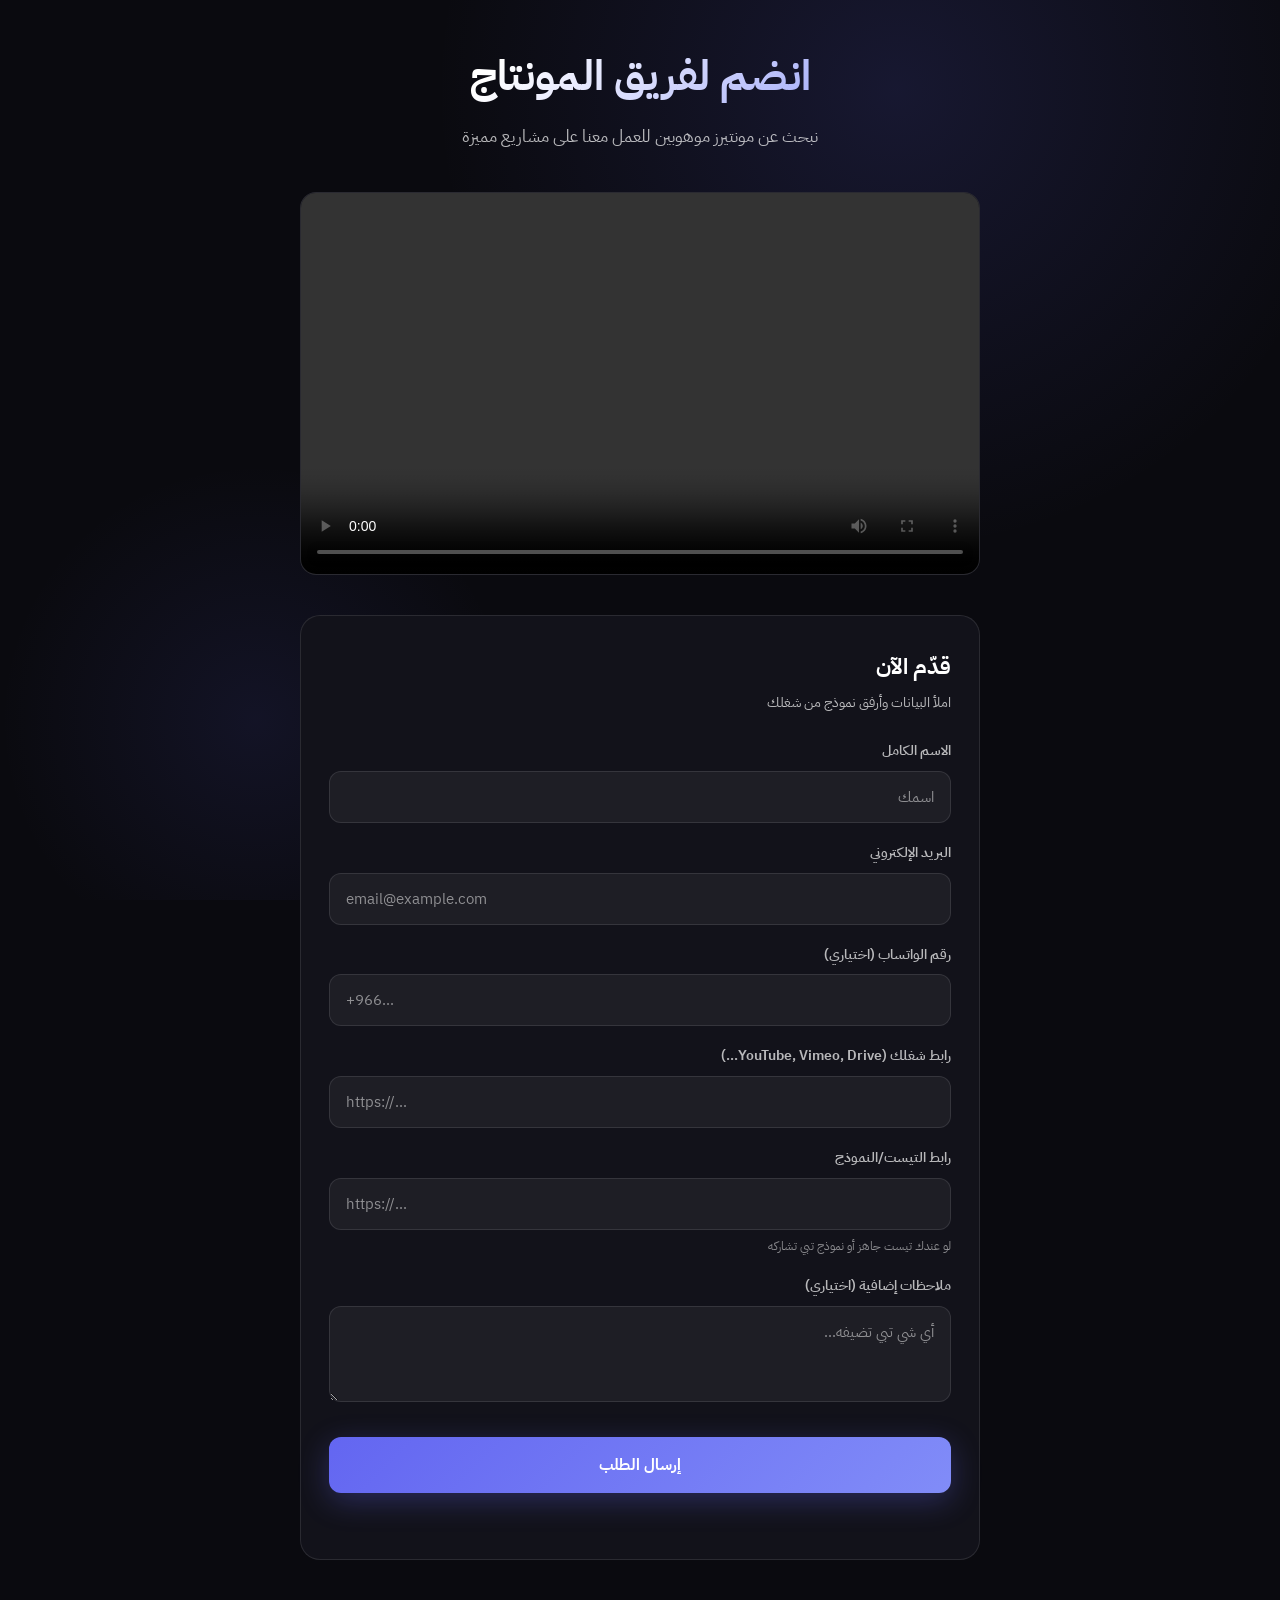
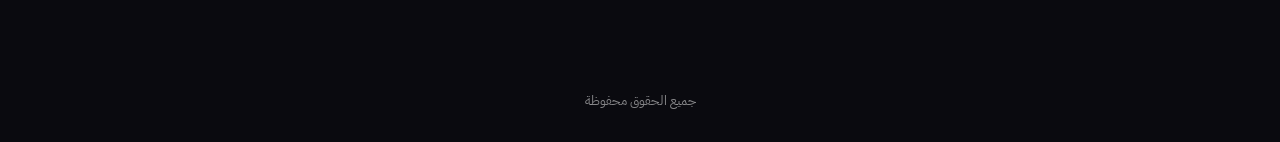
==== index.html @ d73748fe "Editor hiring landing + admin dashboard" ====
<!DOCTYPE html>
<html lang="ar" dir="rtl">
<head>
  <meta charset="UTF-8">
  <meta name="viewport" content="width=device-width, initial-scale=1.0">
  <title>انضم لفريق المونتاج</title>
  <link rel="preconnect" href="https://fonts.googleapis.com">
  <link rel="preconnect" href="https://fonts.gstatic.com" crossorigin>
  <link href="https://fonts.googleapis.com/css2?family=IBM+Plex+Sans+Arabic:wght@300;400;500;600;700&display=swap" rel="stylesheet">
  <link rel="stylesheet" href="styles.css">
</head>
<body>
  <div class="bg-glow"></div>

  <main class="container">
    <!-- Hero Section -->
    <section class="hero">
      <h1>انضم لفريق المونتاج</h1>
      <p class="hero-sub">نبحث عن مونتيرز موهوبين للعمل معنا على مشاريع مميزة</p>
    </section>

    <!-- Video Section -->
    <section class="video-section">
      <div class="video-wrapper">
        <video id="heroVideo" controls playsinline poster="">
          <source src="" type="video/mp4">
          <!-- ضع رابط الفيديو هنا -->
        </video>
        <div class="video-placeholder" id="videoPlaceholder">
          <span>🎬</span>
          <p>الفيديو التعريفي</p>
        </div>
      </div>
    </section>

    <!-- Application Form -->
    <section class="form-section">
      <div class="form-card">
        <h2>قدّم الآن</h2>
        <p class="form-hint">املأ البيانات وأرفق نموذج من شغلك</p>

        <form id="applicationForm">
          <div class="field">
            <label for="name">الاسم الكامل</label>
            <input type="text" id="name" name="name" required placeholder="اسمك">
          </div>

          <div class="field">
            <label for="email">البريد الإلكتروني</label>
            <input type="email" id="email" name="email" required placeholder="email@example.com" dir="ltr">
          </div>

          <div class="field">
            <label for="phone">رقم الواتساب (اختياري)</label>
            <input type="tel" id="phone" name="phone" placeholder="+966..." dir="ltr">
          </div>

          <div class="field">
            <label for="portfolio">رابط شغلك (YouTube, Vimeo, Drive...)</label>
            <input type="url" id="portfolio" name="portfolio" required placeholder="https://..." dir="ltr">
          </div>

          <div class="field">
            <label for="testVideo">رابط التيست/النموذج</label>
            <input type="url" id="testVideo" name="testVideo" placeholder="https://..." dir="ltr">
            <small>لو عندك تيست جاهز أو نموذج تبي تشاركه</small>
          </div>

          <div class="field">
            <label for="notes">ملاحظات إضافية (اختياري)</label>
            <textarea id="notes" name="notes" rows="3" placeholder="أي شي تبي تضيفه..."></textarea>
          </div>

          <button type="submit" class="btn-submit" id="submitBtn">
            <span>إرسال الطلب</span>
          </button>

          <p class="form-msg" id="formMsg"></p>
        </form>
      </div>
    </section>

    <!-- Success State -->
    <section class="success-section" id="successSection" hidden>
      <div class="success-card">
        <span class="success-icon">✓</span>
        <h2>تم استلام طلبك!</h2>
        <p>شكراً لتقديمك، راح نتواصل معك قريباً إن شاء الله.</p>
      </div>
    </section>
  </main>

  <footer>
    <p>جميع الحقوق محفوظة</p>
  </footer>

  <script src="main.js"></script>
</body>
</html>
---- styles.css ----
/* Editor Hiring — Styles */
:root {
  --bg: #0a0a0f;
  --bg-card: #12121a;
  --primary: #6366f1;
  --primary-light: #818cf8;
  --text: #fff;
  --text-muted: rgba(255,255,255,.7);
  --text-subtle: rgba(255,255,255,.5);
  --success: #22c55e;
  --border: rgba(255,255,255,.1);
  --font: "IBM Plex Sans Arabic", system-ui, sans-serif;
}

* { box-sizing: border-box; margin: 0; padding: 0; }
[hidden] { display: none !important; }

body {
  background: var(--bg);
  color: var(--text);
  font-family: var(--font);
  line-height: 1.7;
  min-height: 100vh;
  -webkit-font-smoothing: antialiased;
}

.bg-glow {
  position: fixed;
  inset: 0;
  z-index: -1;
  background:
    radial-gradient(60vw 60vw at 70% 10%, rgba(99,102,241,.15), transparent 60%),
    radial-gradient(40vw 40vw at 20% 80%, rgba(99,102,241,.1), transparent 50%),
    var(--bg);
}

.container {
  max-width: 720px;
  margin: 0 auto;
  padding: 40px 20px 60px;
}

/* Hero */
.hero {
  text-align: center;
  margin-bottom: 40px;
}

.hero h1 {
  font-size: clamp(28px, 6vw, 42px);
  font-weight: 800;
  margin-bottom: 12px;
  background: linear-gradient(135deg, #fff 30%, var(--primary-light));
  -webkit-background-clip: text;
  -webkit-text-fill-color: transparent;
  background-clip: text;
}

.hero-sub {
  font-size: 17px;
  color: var(--text-muted);
}

/* Video Section */
.video-section {
  margin-bottom: 40px;
}

.video-wrapper {
  position: relative;
  aspect-ratio: 16/9;
  background: var(--bg-card);
  border-radius: 16px;
  overflow: hidden;
  border: 1px solid var(--border);
}

.video-wrapper video {
  width: 100%;
  height: 100%;
  object-fit: cover;
}

.video-placeholder {
  position: absolute;
  inset: 0;
  display: flex;
  flex-direction: column;
  align-items: center;
  justify-content: center;
  color: var(--text-subtle);
}

.video-placeholder span {
  font-size: 48px;
  margin-bottom: 10px;
}

.video-placeholder p {
  font-size: 15px;
}

.video-wrapper video[src]:not([src=""]) ~ .video-placeholder {
  display: none;
}

/* Form Section */
.form-section {
  margin-bottom: 40px;
}

.form-card {
  background: var(--bg-card);
  border: 1px solid var(--border);
  border-radius: 20px;
  padding: 32px 28px;
}

.form-card h2 {
  font-size: 22px;
  font-weight: 700;
  margin-bottom: 6px;
}

.form-hint {
  color: var(--text-muted);
  font-size: 14px;
  margin-bottom: 24px;
}

.field {
  margin-bottom: 18px;
}

.field label {
  display: block;
  font-size: 14px;
  font-weight: 600;
  color: var(--text-muted);
  margin-bottom: 8px;
}

.field input,
.field textarea {
  width: 100%;
  font-family: inherit;
  font-size: 15px;
  color: #fff;
  background: rgba(255,255,255,.05);
  border: 1px solid var(--border);
  border-radius: 12px;
  padding: 14px 16px;
  transition: border-color .2s, background .2s;
}

.field input::placeholder,
.field textarea::placeholder {
  color: var(--text-subtle);
}

.field input:focus,
.field textarea:focus {
  outline: none;
  border-color: var(--primary);
  background: rgba(99,102,241,.08);
}

.field small {
  display: block;
  margin-top: 6px;
  font-size: 12px;
  color: var(--text-subtle);
}

.field textarea {
  resize: vertical;
  min-height: 80px;
}

.btn-submit {
  width: 100%;
  font-family: inherit;
  font-size: 16px;
  font-weight: 700;
  color: #fff;
  background: linear-gradient(135deg, var(--primary), var(--primary-light));
  border: none;
  border-radius: 12px;
  padding: 16px;
  cursor: pointer;
  transition: transform .2s, box-shadow .2s;
  box-shadow: 0 8px 30px rgba(99,102,241,.3);
  margin-top: 8px;
}

.btn-submit:hover {
  transform: translateY(-2px);
  box-shadow: 0 12px 40px rgba(99,102,241,.4);
}

.btn-submit:active {
  transform: scale(.98);
}

.btn-submit:disabled {
  opacity: .6;
  cursor: not-allowed;
  transform: none;
}

.form-msg {
  text-align: center;
  font-size: 14px;
  margin-top: 14px;
  min-height: 20px;
}

.form-msg.error { color: #f87171; }
.form-msg.success { color: var(--success); }

/* Success Section */
.success-section {
  margin-top: 40px;
}

.success-card {
  background: var(--bg-card);
  border: 1px solid rgba(34,197,94,.3);
  border-radius: 20px;
  padding: 48px 28px;
  text-align: center;
}

.success-icon {
  display: inline-flex;
  align-items: center;
  justify-content: center;
  width: 64px;
  height: 64px;
  background: linear-gradient(135deg, var(--success), #16a34a);
  border-radius: 50%;
  font-size: 28px;
  margin-bottom: 20px;
}

.success-card h2 {
  font-size: 24px;
  margin-bottom: 10px;
}

.success-card p {
  color: var(--text-muted);
}

/* Footer */
footer {
  text-align: center;
  padding: 30px 20px;
  color: var(--text-subtle);
  font-size: 13px;
}

/* Admin Styles */
.admin-login {
  min-height: 100vh;
  display: flex;
  align-items: center;
  justify-content: center;
  padding: 20px;
}

.login-card {
  width: 100%;
  max-width: 380px;
  background: var(--bg-card);
  border: 1px solid var(--border);
  border-radius: 20px;
  padding: 36px 28px;
  text-align: center;
}

.login-card h1 {
  font-size: 22px;
  margin-bottom: 6px;
}

.login-card .hint {
  color: var(--text-muted);
  font-size: 14px;
  margin-bottom: 24px;
}

.login-card .field {
  text-align: right;
}

/* Dashboard */
.topbar {
  position: sticky;
  top: 0;
  z-index: 20;
  display: flex;
  align-items: center;
  justify-content: space-between;
  padding: 14px 24px;
  background: rgba(10,10,15,.85);
  backdrop-filter: blur(12px);
  border-bottom: 1px solid var(--border);
}

.topbar h1 {
  font-size: 18px;
  font-weight: 700;
}

.btn-ghost {
  font-family: inherit;
  font-size: 14px;
  color: var(--text-muted);
  background: rgba(255,255,255,.06);
  border: 1px solid var(--border);
  border-radius: 8px;
  padding: 8px 16px;
  cursor: pointer;
  transition: .2s;
}

.btn-ghost:hover {
  background: rgba(255,255,255,.1);
  color: #fff;
}

.dash {
  max-width: 1000px;
  margin: 0 auto;
  padding: 24px;
}

.stats-row {
  display: grid;
  grid-template-columns: repeat(auto-fit, minmax(140px, 1fr));
  gap: 14px;
  margin-bottom: 28px;
}

.stat-card {
  background: var(--bg-card);
  border: 1px solid var(--border);
  border-radius: 14px;
  padding: 18px;
  text-align: center;
}

.stat-num {
  font-size: 32px;
  font-weight: 800;
  color: var(--primary-light);
}

.stat-label {
  font-size: 13px;
  color: var(--text-muted);
  margin-top: 4px;
}

.section-title {
  font-size: 18px;
  font-weight: 700;
  margin-bottom: 16px;
  display: flex;
  align-items: center;
  gap: 10px;
}

.apps-list {
  display: flex;
  flex-direction: column;
  gap: 14px;
}

.app-card {
  background: var(--bg-card);
  border: 1px solid var(--border);
  border-radius: 16px;
  padding: 20px;
  transition: border-color .2s;
}

.app-card:hover {
  border-color: rgba(99,102,241,.4);
}

.app-header {
  display: flex;
  align-items: flex-start;
  justify-content: space-between;
  gap: 12px;
  margin-bottom: 12px;
}

.app-name {
  font-size: 17px;
  font-weight: 700;
}

.app-date {
  font-size: 12px;
  color: var(--text-subtle);
  white-space: nowrap;
}

.app-info {
  display: flex;
  flex-wrap: wrap;
  gap: 8px 16px;
  font-size: 13px;
  color: var(--text-muted);
  margin-bottom: 14px;
}

.app-info a {
  color: var(--primary-light);
  text-decoration: none;
}

.app-info a:hover {
  text-decoration: underline;
}

.app-notes {
  font-size: 14px;
  color: var(--text-muted);
  background: rgba(255,255,255,.03);
  border-radius: 10px;
  padding: 12px 14px;
  margin-bottom: 14px;
}

.app-actions {
  display: flex;
  gap: 8px;
  flex-wrap: wrap;
}

.btn-sm {
  font-family: inherit;
  font-size: 13px;
  font-weight: 600;
  padding: 8px 14px;
  border-radius: 8px;
  border: none;
  cursor: pointer;
  transition: .2s;
}

.btn-primary {
  color: #fff;
  background: var(--primary);
}

.btn-primary:hover {
  background: var(--primary-light);
}

.btn-danger {
  color: #fff;
  background: rgba(239,68,68,.2);
  border: 1px solid rgba(239,68,68,.4);
}

.btn-danger:hover {
  background: rgba(239,68,68,.35);
}

.btn-success {
  color: #fff;
  background: rgba(34,197,94,.2);
  border: 1px solid rgba(34,197,94,.4);
}

.btn-success:hover {
  background: rgba(34,197,94,.35);
}

.status-badge {
  display: inline-block;
  font-size: 11px;
  font-weight: 700;
  padding: 3px 10px;
  border-radius: 99px;
}

.status-new {
  color: var(--primary-light);
  background: rgba(99,102,241,.15);
}

.status-reviewed {
  color: var(--success);
  background: rgba(34,197,94,.15);
}

.status-rejected {
  color: #f87171;
  background: rgba(239,68,68,.15);
}

.empty-state {
  text-align: center;
  padding: 60px 20px;
  color: var(--text-subtle);
}

.empty-state span {
  font-size: 48px;
  display: block;
  margin-bottom: 16px;
}

/* Responsive */
@media (max-width: 480px) {
  .form-card {
    padding: 24px 20px;
  }

  .app-header {
    flex-direction: column;
    gap: 6px;
  }

  .app-date {
    order: -1;
  }
}
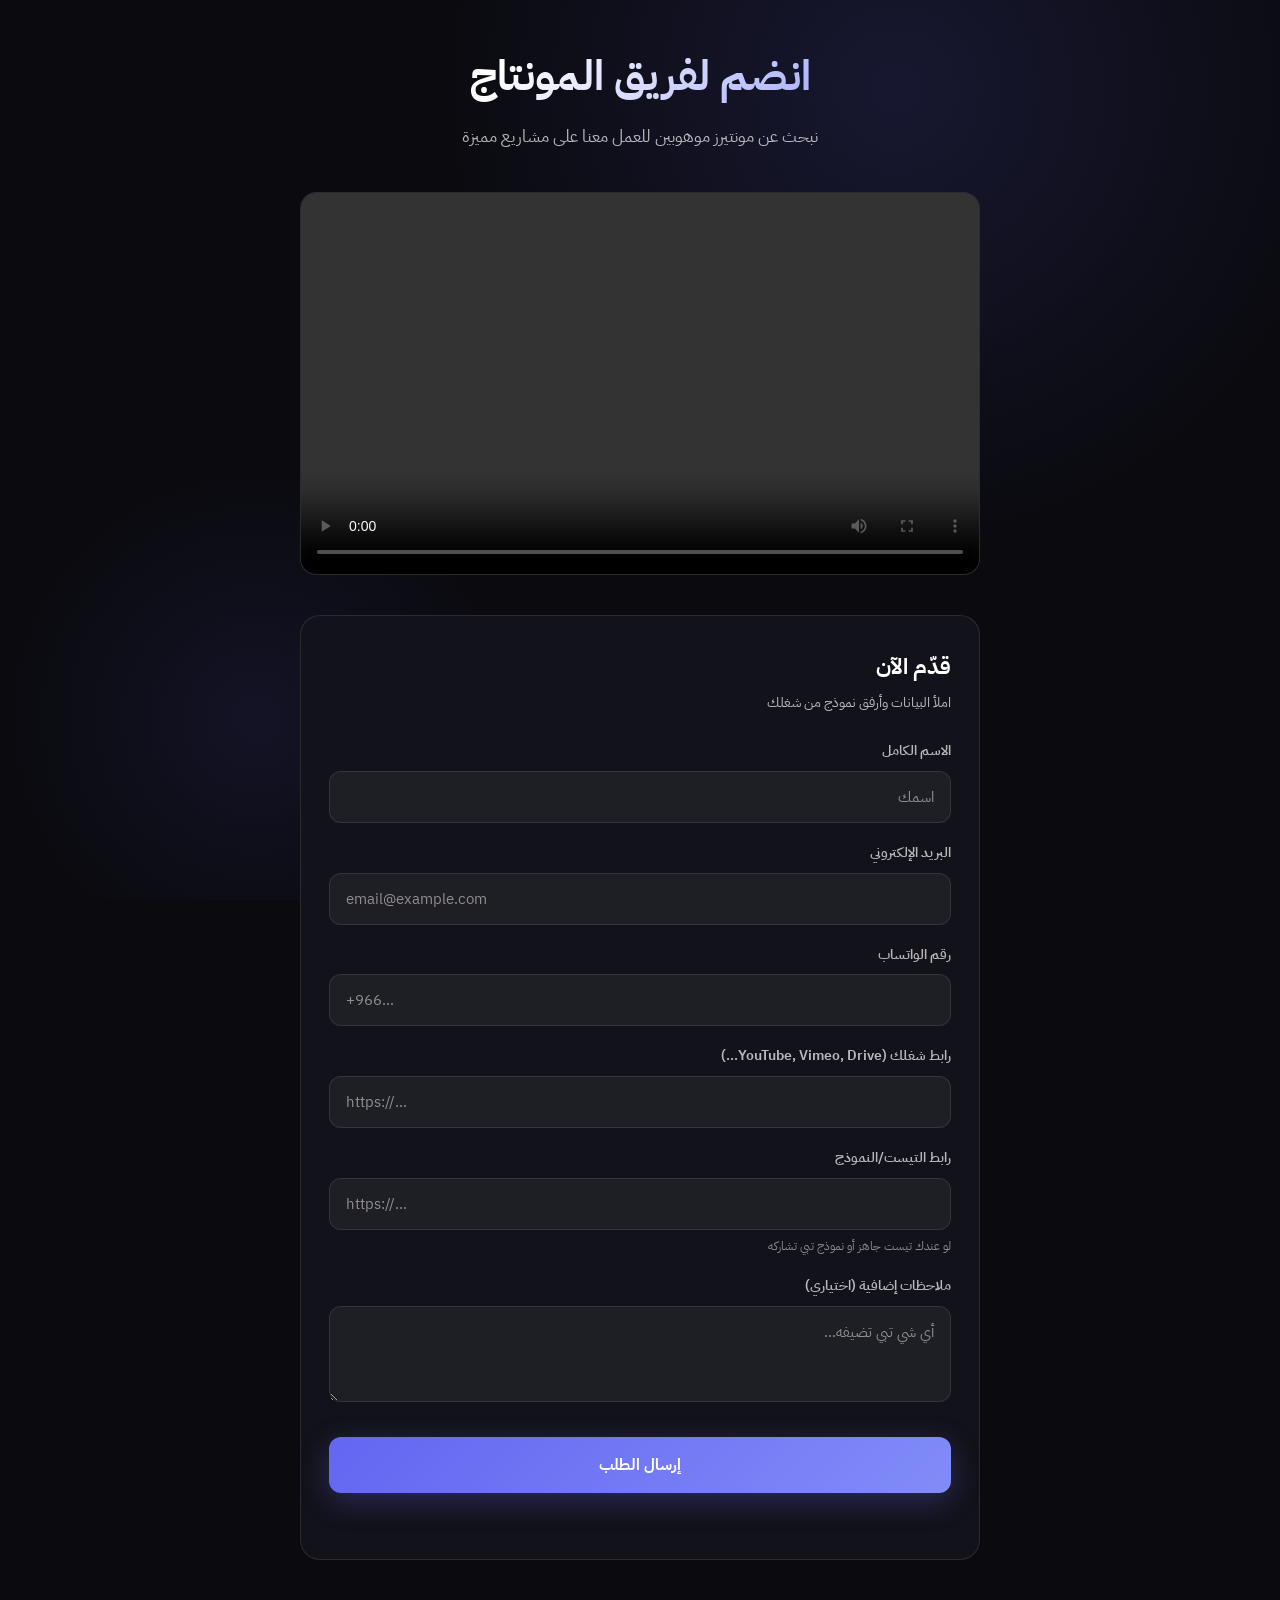
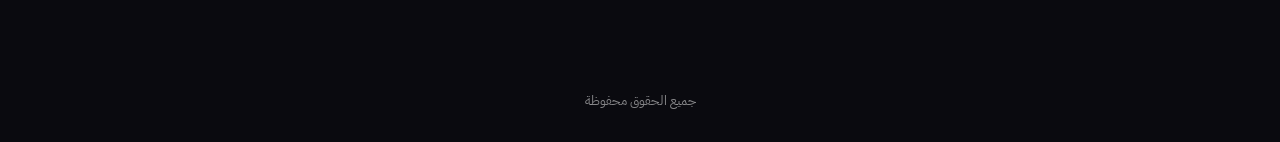
==== commit f8ad0a74: "رقم الواتساب إجباري" ====
--- a/index.html
+++ b/index.html
@@ -51,8 +51,8 @@
           </div>
 
           <div class="field">
-            <label for="phone">رقم الواتساب (اختياري)</label>
-            <input type="tel" id="phone" name="phone" placeholder="+966..." dir="ltr">
+            <label for="phone">رقم الواتساب</label>
+            <input type="tel" id="phone" name="phone" required placeholder="+966..." dir="ltr">
           </div>
 
           <div class="field">
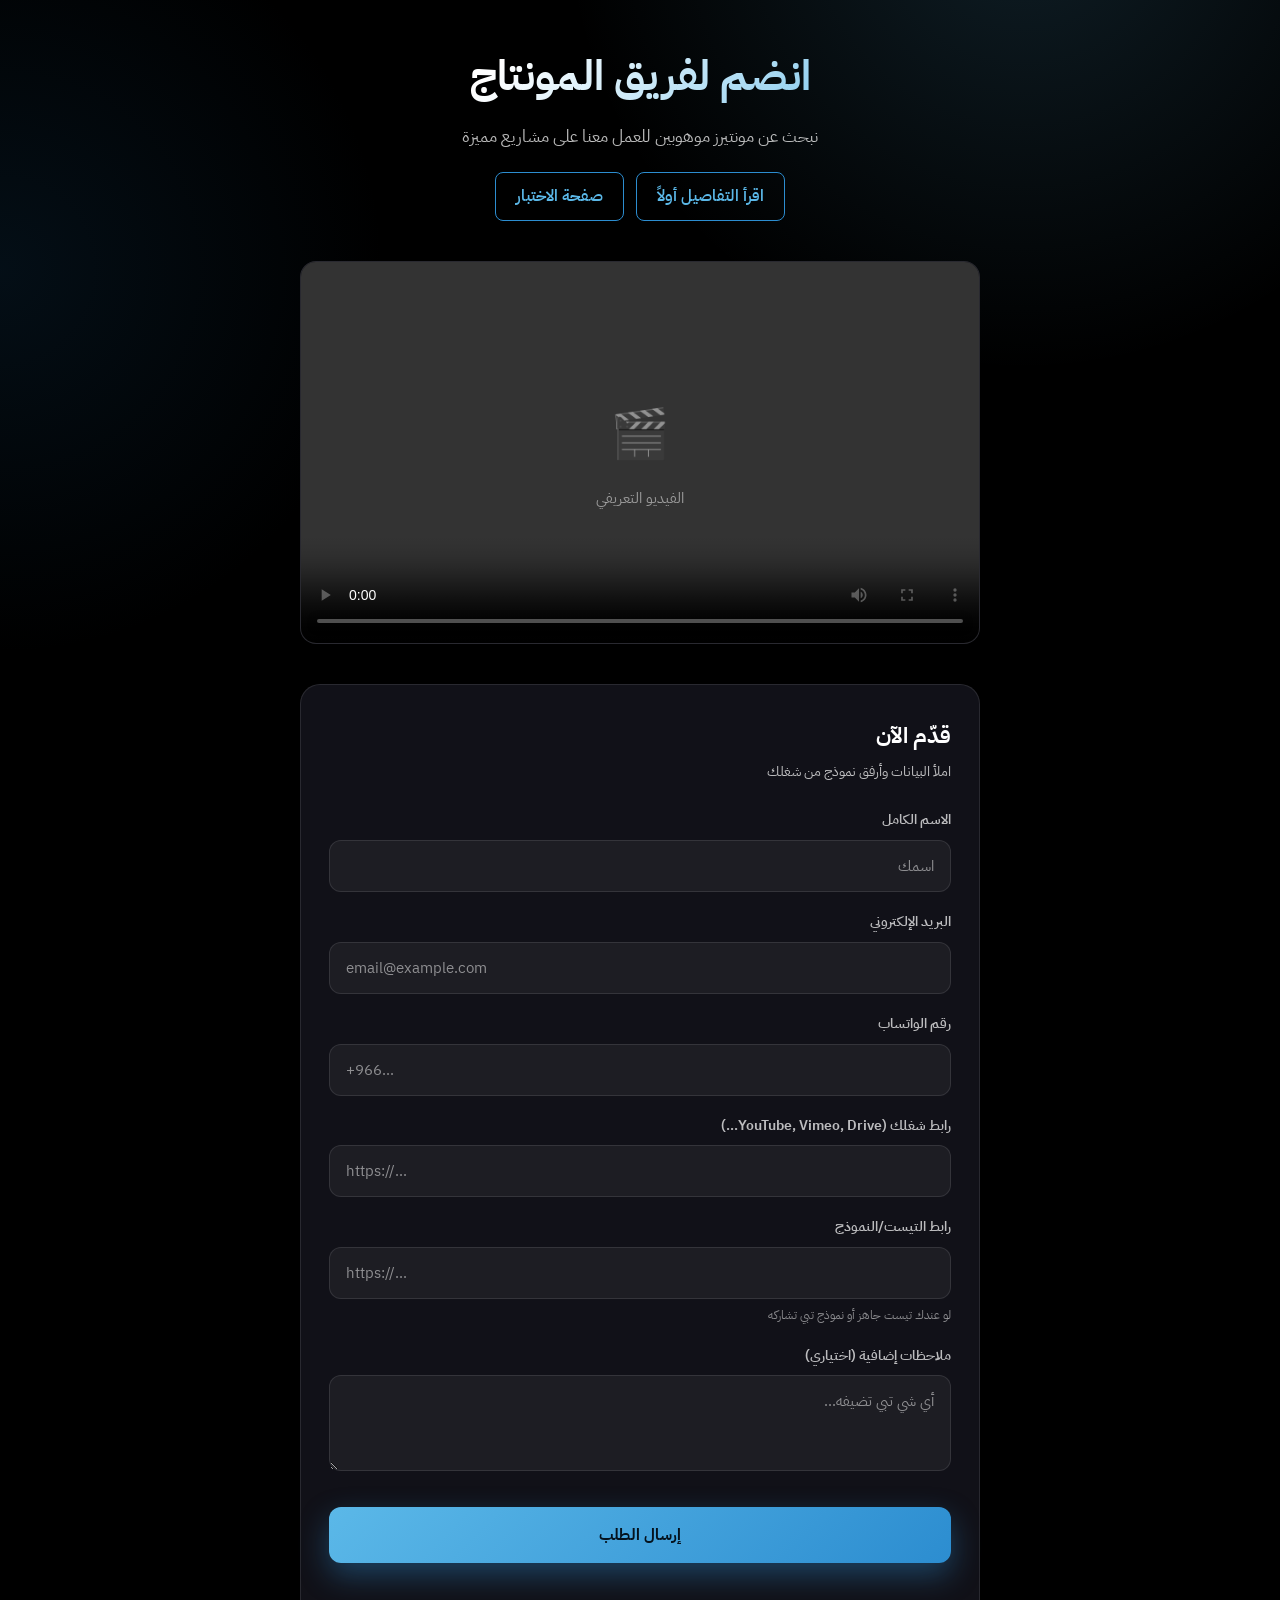
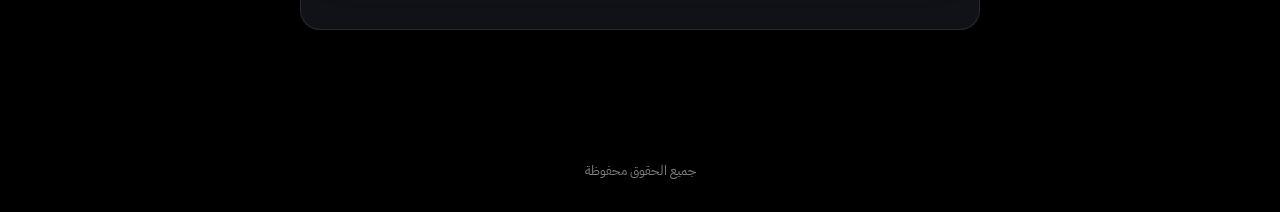
==== commit a605de8c: "إضافة روابط التفاصيل والاختبار في الصفحة الرئيسية" ====
--- a/index.html
+++ b/index.html
@@ -17,6 +17,10 @@
     <section class="hero">
       <h1>انضم لفريق المونتاج</h1>
       <p class="hero-sub">نبحث عن مونتيرز موهوبين للعمل معنا على مشاريع مميزة</p>
+      <div style="display:flex;gap:12px;justify-content:center;margin-top:20px;flex-wrap:wrap">
+        <a href="info.html" style="color:#5BB8E8;text-decoration:none;font-weight:600;padding:10px 20px;border:1px solid #2C8DD0;border-radius:8px;">اقرأ التفاصيل أولاً</a>
+        <a href="https://season-catfish-a07.notion.site/Trial-Edit-3803448bb20d80ea91d4f997036035c9" target="_blank" style="color:#5BB8E8;text-decoration:none;font-weight:600;padding:10px 20px;border:1px solid #2C8DD0;border-radius:8px;">صفحة الاختبار</a>
+      </div>
     </section>
 
     <!-- Video Section -->
--- a/styles.css
+++ b/styles.css
@@ -1,11 +1,11 @@
-/* Editor Hiring — Styles */
+/* Editor Hiring — Styles (Thameen Brand) */
 :root {
-  --bg: #0a0a0f;
-  --bg-card: #12121a;
-  --primary: #6366f1;
-  --primary-light: #818cf8;
+  --bg: #000000;
+  --bg-card: #111118;
+  --primary: #2C8DD0;
+  --primary-light: #5BB8E8;
   --text: #fff;
-  --text-muted: rgba(255,255,255,.7);
+  --text-muted: rgba(255,255,255,.72);
   --text-subtle: rgba(255,255,255,.5);
   --success: #22c55e;
   --border: rgba(255,255,255,.1);
@@ -29,8 +29,8 @@
   inset: 0;
   z-index: -1;
   background:
-    radial-gradient(60vw 60vw at 70% 10%, rgba(99,102,241,.15), transparent 60%),
-    radial-gradient(40vw 40vw at 20% 80%, rgba(99,102,241,.1), transparent 50%),
+    radial-gradient(60vw 60vw at 80% -10%, rgba(91,184,232,.16), transparent 60%),
+    radial-gradient(50vw 50vw at 0% 30%, rgba(19,72,112,.2), transparent 60%),
     var(--bg);
 }
 
@@ -50,7 +50,7 @@
   font-size: clamp(28px, 6vw, 42px);
   font-weight: 800;
   margin-bottom: 12px;
-  background: linear-gradient(135deg, #fff 30%, var(--primary-light));
+  background: linear-gradient(135deg, #fff 30%, #5BB8E8);
   -webkit-background-clip: text;
   -webkit-text-fill-color: transparent;
   background-clip: text;
@@ -162,7 +162,7 @@
 .field textarea:focus {
   outline: none;
   border-color: var(--primary);
-  background: rgba(99,102,241,.08);
+  background: rgba(44,141,208,.08);
 }
 
 .field small {
@@ -182,20 +182,20 @@
   font-family: inherit;
   font-size: 16px;
   font-weight: 700;
-  color: #fff;
-  background: linear-gradient(135deg, var(--primary), var(--primary-light));
+  color: #04121d;
+  background: linear-gradient(135deg, #5BB8E8, #2C8DD0);
   border: none;
   border-radius: 12px;
   padding: 16px;
   cursor: pointer;
   transition: transform .2s, box-shadow .2s;
-  box-shadow: 0 8px 30px rgba(99,102,241,.3);
+  box-shadow: 0 12px 30px rgba(44,141,208,.4);
   margin-top: 8px;
 }
 
 .btn-submit:hover {
   transform: translateY(-2px);
-  box-shadow: 0 12px 40px rgba(99,102,241,.4);
+  box-shadow: 0 12px 40px rgba(44,141,208,.4);
 }
 
 .btn-submit:active {
@@ -387,7 +387,7 @@
 }
 
 .app-card:hover {
-  border-color: rgba(99,102,241,.4);
+  border-color: rgba(44,141,208,.4);
 }
 
 .app-header {
@@ -492,7 +492,7 @@
 
 .status-new {
   color: var(--primary-light);
-  background: rgba(99,102,241,.15);
+  background: rgba(44,141,208,.15);
 }
 
 .status-reviewed {
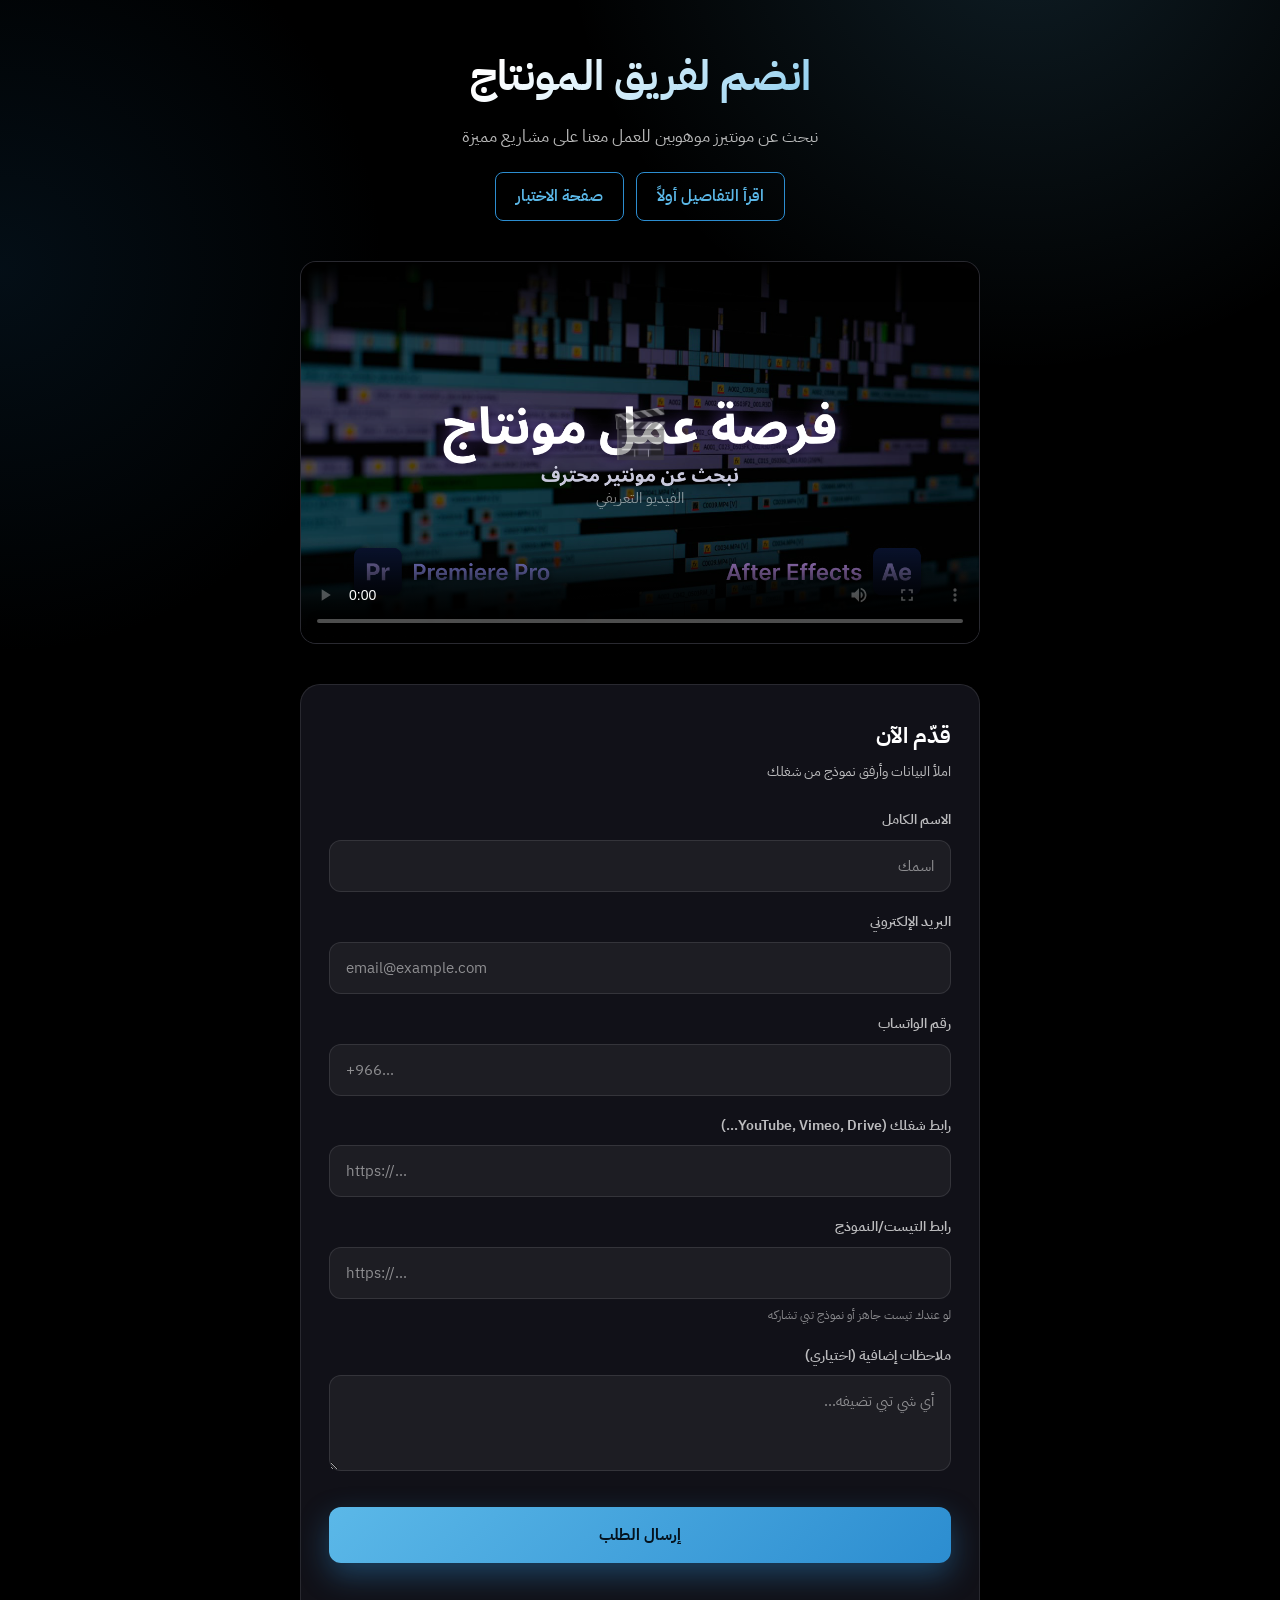
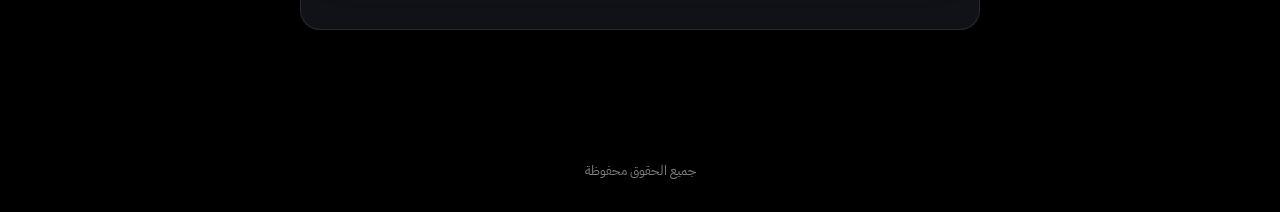
==== commit 256f87fe: "إضافة الصورة المصغرة للفيديو - إضافة thumbnail.png للمشروع - ربط الصورة كـ poster للفيديو  Co-Author" ====
--- a/index.html
+++ b/index.html
@@ -26,7 +26,7 @@
     <!-- Video Section -->
     <section class="video-section">
       <div class="video-wrapper">
-        <video id="heroVideo" controls playsinline poster="">
+        <video id="heroVideo" controls playsinline poster="thumbnail.png">
           <source src="" type="video/mp4">
           <!-- ضع رابط الفيديو هنا -->
         </video>
